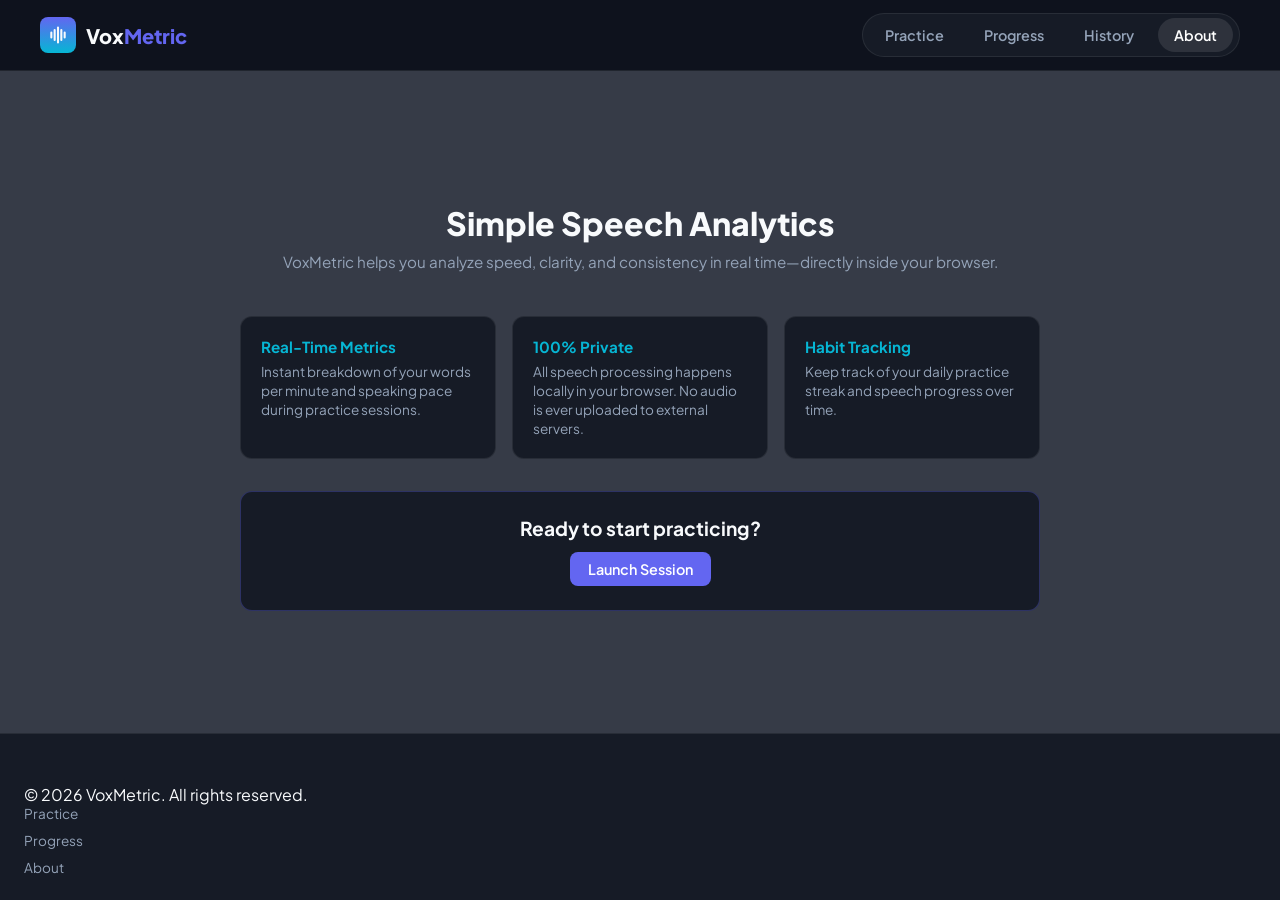
==== about-us.html @ 4eb083df "new file added" ====
<!DOCTYPE html>
<html lang="en">
<head>
  <meta charset="UTF-8">
  <meta name="viewport" content="width=device-width, initial-scale=1.0">
  <title>VoxMetric - About</title>
  <link rel="stylesheet" href="style.css">
  <link href="https://fonts.googleapis.com/css2?family=Plus+Jakarta+Sans:wght@400;500;600;700;800&display=swap" rel="stylesheet">
</head>
<body>

  <header class="header">
    <div class="header-container">
        
      <a href="#" class="logo">
        <div class="logo-icon">
          <svg viewBox="0 0 24 24"><!--used this code from the website to make the app logo-->
            <path d="M12 3v18M8 6v12M4 9v6M16 6v12M20 9v6" stroke="currentColor" stroke-width="2.5" stroke-linecap="round"/>
          </svg>
        </div>
        <span class="logo-text">Vox<span>Metric</span></span>
      </a>
      
      <nav class="nav">
        <a href="index.html" class="nav-link">Practice</a>
        <a href="progress.html" class="nav-link">Progress</a>
        <a href="history.html" class="nav-link">History</a>
        <a href="about.html" class="nav-link active">About</a>
      </nav>
    </div>
  </header>

  <main class="about-wrapper">

     <section class="intro">
       <h1>Simple Speech Analytics</h1>
      <p>VoxMetric helps you analyze speed, clarity, and consistency in real time—directly inside your browser.</p>
    </section>

    <section class="features">
       <article>
        
        <h3>Real-Time Metrics</h3>
        <p>Instant breakdown of your words per minute and speaking pace during practice sessions.</p>
      </article>

    <article>
            <h3>100% Private</h3>
            <p>All speech processing happens locally in your browser. No audio is ever uploaded to external servers.</p>
       </article>

      <article>
            <h3>Habit Tracking</h3>
            <p>Keep track of your daily practice streak and speech progress over time.</p>
    </article>
    </section>

    <section class="start-practice">
       <h2>Ready to start practicing?</h2>
    <a href="index.html" class="btn">Launch Session</a>
    </section>

  </main>

  <footer class="footer">
    <div class="footer-container">
      <p>&copy; 2026 VoxMetric. All rights reserved.</p>
      <div class="footer-links">
        <a href="index.html">Practice</a>
        <a href="progress.html">Progress</a>
        <a href="about.html">About</a>
      </div>
    </div>
  </footer>

</body>
</html>
---- style.css ----
* {
  margin: 0;
  padding: 0;
  box-sizing: border-box;
}

body {
  font-family: 'Plus Jakarta Sans', sans-serif;
  background-color: #363b47;
  color: #f8fafc;
  min-height: 100vh;
  display: flex;
  flex-direction: column;
  justify-content: space-between;
}

a {
  text-decoration: none;
  color: inherit;
  transition: color 0.2s ease;
}

/*  header*/
.header {
  position: sticky;
  
  top: 0;
  background-color: rgba(11, 15, 25, 0.9);
  backdrop-filter: blur(10px);
  border-bottom: 1px solid rgba(255, 255, 255, 0.08);
  padding: 0 24px;
}

.header-container {
  max-width: 1200px;
  height: 70px;
  margin: 0 auto;
  display: flex;
  align-items: center;
  justify-content: space-between;
}

/* logo */
.logo {
  display: flex;
  align-items: center;
  gap: 10px;
  font-size: 1.25rem;
  font-weight: 800;
}

.logo-icon {
  width: 36px;
  height: 36px;
  background: linear-gradient( #6366f1, #06b6d4);
  border-radius: 8px;
  display: flex;
  align-items: center;
  justify-content: center;
}

.logo-icon svg {
  width: 20px;
  height: 20px;
  fill: #ffffff;
}

.logo-text span {
  color: #6366f1;
}

/* nav */
.nav {
  display: flex;
  gap: 8px;
  background-color: #161b26;
  padding: 4px 6px;
  border-radius: 30px;
  border: 1px solid rgba(255, 255, 255, 0.08);
}

.nav-link {
  padding: 8px 16px;
  font-size: 0.9rem;
  font-weight: 600;
  color: #94a3b8;
  border-radius: 20px;
}

.nav-link:hover {
  color: #ffffff;
}

.nav-link.active {
  background-color: rgba(255, 255, 255, 0.1);
  color: #ffffff;
}

/* header button */
.prim-btn {
  display: flex;
  align-items: center;
  gap: 8px;
  background: linear-gradient(135deg, #6366f1, #4f46e5);
  color: #ffffff;
  border: none;
  font-family: inherit;
  font-size: 0.9rem;
  font-weight: 700;
  padding: 10px 20px;
  border-radius: 25px;
  cursor: pointer;
  box-shadow: 0 4px 12px rgba(99, 102, 241, 0.4);
  transition: transform 0.2s ease;
}

.prim-btn:hover {
  transform: translateY(-2px);
}

.pulse-dot {
  width: 8px;
  height: 8px;
  background-color: #10b981;
  border-radius: 50%;
  box-shadow: 0 0 8px #10b981;
}

/* main content */
.main-content {
  flex: 1;
  display: flex;
  flex-direction: column;
  align-items: center;
  justify-content: center;
  padding: 60px 20px;
  text-align: center;
}

.main-content h1 {
  font-size: 2.5rem;
  margin-bottom: 10px;
}

.main-content p {
  color: #94a3b8;
}

/*  FOOTER STYLES*/
.footer {
  background-color: #161b26;
  border-top: 1px solid rgba(255, 255, 255, 0.08);
  padding: 50px 24px 24px;
}


.footer-grid {
  display: grid;
  grid-template-columns: 2fr 1fr 1fr 1fr;
  gap: 30px;
  margin-bottom: 40px;
}



.footer-links {
  display: flex;
  flex-direction: column;
  gap: 10px;
}

.footer-links h3 {
  font-size: 0.9rem;
  color: #f8fafc;
  margin-bottom: 5px;
}

.footer-links a {
  color: #94a3b8;
  font-size: 0.85rem;
}

.footer-links a:hover {
  color: #ffffff;
}

.footer-bottom {
  padding-top: 20px;
  border-top: 1px solid rgba(255, 255, 255, 0.08);
  display: flex;
  justify-content: space-between;
  align-items: center;
  font-size: 0.85rem;
  color: #94a3b8;
}

/* float animation*/

.particles-container {
  position: fixed;
  top: 0;
  left: 0;
  width: 100%;
  height: 100%;
  pointer-events: none; 
  z-index: 0;
}

.particle {
  position: absolute;
  border-radius: 50%;
  opacity: 0.6;
  animation: floatUp 8s infinite linear;
}

/* each particle*/
.p1 {
  width: 6px;
  height: 6px;
  background-color: #06b6d4;
  box-shadow: 0 0 12px #06b6d4;
  left: 15%;
  animation-duration: 7s;
}

.p2 {
  width: 8px;
  height: 8px;
  background-color: #6366f1;
  box-shadow: 0 0 16px #6366f1;
  left: 40%;
  animation-duration: 10s;
  animation-delay: 2s;
}

.p3 {
  width: 5px;
  height: 5px;
  background-color: #10b981;
  box-shadow: 0 0 10px #10b981;
  left: 70%;
  animation-duration: 6s;
  animation-delay: 1s;
}

.p4 {
  width: 7px;
  height: 7px;
  background-color: #06b6d4;
  box-shadow: 0 0 14px #06b6d4;
  left: 88%;
  animation-duration: 9s;
  animation-delay: 3s;
}

/*floating animation */
@keyframes floatUp {
 
 
  0% {
   transform:translateY(100vh);
    opacity: 0;
  }
  20% {
    opacity: 0.7;
  }
  80% {
    opacity: 0.7;
  }
  100% {
    transform: translateY(-10vh) ;
    opacity: 0;
  }
}


/* body */

.practice-container{
  max-width: 800px;
  width: 100%;
  display: flex;
  margin: 0 auto;
  flex-direction: column;
  gap: 20px;
}

/*transcript area */

.transcript-card{
  background-color: #161b26;
  border: 1px solid rgba(255, 255, 255, 0.08);
  border-radius: 16px;
  padding: 20px;
  box-shadow:0 10px 30px rgbsa(0, 0, 0, 0.2);
}

.card-header{
  display: flex;
  justify-content: space-between;
  align-items: center;
  margin-bottom: 12px;
}

.card-title{
  font-size:0.95rem;
  font-weight: 600;
  color:#94a3b8;
  letter-spacing: 0.5px;
}

.badge{
  background: rgba(255, 255, 255, 0.06);
  color: #06aac7;
  padding: 4px 10px;
  border-radius: 12px;
  font-size: 0.8rem;
  font-weight: 600;
}

.transcript-box{
  min-height:140px;
  max-height: 230px;
  overflow-y: auto;
  background-color: rgba(11, 15, 25, 0.8);
  border-radius:11px;
  padding: 16px;
  text-align: left;
  font-size:1rem;
  line-height: 1.5;
  color:#f8fafc;
  border:1px solid rgba(255, 255, 255, 0.05);
}


.placeholder-text {
  color: #64748b;
  font-style: italic;
}

/* recording button nd cntrls*/

.controls-card {
  background-color: #161b26;
  border: 1px solid rgba(255, 255, 255, 0.08);
  border-radius: 16px;
  padding: 24px;
  display: flex;
  flex-direction: column;
  align-items: center;
  gap: 16px;
}

.status-bar {
  display: flex;
  align-items: center;
  justify-content: space-between;
  width: 100%;
}

.status-badge {
  display: flex;
  align-items: center;
  gap: 8px;
  padding:6px 14px;
  border-radius:20px;
  font-size: 0.85rem;
  font-weight: 600;
  background-color: rgba(255, 255, 255, 0.05);
}

.status-dot {
  width: 8px;
  height: 8px;
  border-radius: 50%;
  background-color: #94a3b8;
}

.status-badge.recording .status-dot { 
  background-color: #ef4444; 
  box-shadow: 0 0 10px #ef4444;
  animation: pulse 1.5s infinite;
}

.timer {
  
  font-size: 1.1rem;
  font-weight: 700;
  color: #06b6d4;
}

.mic-wrap {
  margin: 6px 0;
}

.mic-btn {
  width: 76px;
  height: 76px;
  border-radius: 50%;
  border: none;
  background: linear-gradient(130deg, #6366f1, #06b6d4);
  color: #ffffff;
  cursor: pointer;
  display: flex;
  align-items: center;
  justify-content: center;
  box-shadow: 0 0 20px rgba(99, 102, 241, 0.4);
  transition: all 0.3s ease;
}

.mic-btn:hover {
  transform: scale(1.05);
  box-shadow: 0 0 30px rgba(6, 182, 212, 0.6);
}

.mic-btn.recording {
  background: linear-gradient(135deg, #ef4444, #dc2626);
  box-shadow: 0 0 30px rgba(239, 68, 68, 0.7);
  animation: micPulse 1.5s infinite alternate;
}

.mic-icon {
  width: 32px;
  height: 32px;
}

.action-wrap {
  display: flex;
  justify-content: center;
}

.test-speech-btn {
  display: flex;
  align-items: center;
  gap: 10px;
  background: linear-gradient(135deg, #0fb57d, #059669);
  color: #ffffff;
  border: none;
  padding: 14px 32px;
  border-radius: 30px;
  font-size: 1rem;
  font-weight: 700;
  cursor: pointer;
  box-shadow: 0 4px 15px rgba(16, 185, 129, 0.3);
  transition: all 0.2s ease;
}

.test-speech-btn:disabled {
  background: #1e293b;
  color: #64748b;
  cursor: not-allowed;
  box-shadow: none;
}

test-speech-btn:not(:disabled):hover {
  transform: translateY(-2px);
  box-shadow: 0 6px 20px rgba(16, 185, 129, 0.5);
}

.btn-arrow {
  width: 18px;
  height: 18px;
}


@keyframes micPulse {
  0% { transform: scale(1); }
  100% { transform: scale(1.08); }
}

@keyframes pulse {
  0% { opacity: 1; }
  50% { opacity: 0.3; }
  100% { opacity: 1; }
}

/* progress file style*/

.progress-container {
  max-width: 900px;
  width: 100%;
  margin: 0 auto;
  display: flex;
  flex-direction: column;
  gap: 20px;
  text-align: left;
}

.page-header {
  margin-bottom: 4px;
}

.page-title {
  font-size: 1.8rem;
  font-weight: 800;
  color: #f8fafc;
}

.page-subtitle {
  color: #94a3b8;
  font-size: 0.9rem;
  margin-top: 4px;
}

.streak-hero-card {
  background: linear-gradient(135deg, #131927 0%, rgba(135, 109, 63, 0.08) 100%);
  border: 1px solid rgba(245, 158, 11, 0.25);
  border-radius: 16px;
  padding: 24px;
  display: flex;
  justify-content: space-between;
  align-items: center;
  gap: 20px;
  box-shadow: 0 4px 20px rgba(0, 0, 0, 0.2);
}


.flame-badge {
  font-size: 2.2rem;
  background-color: rgba(245, 158, 11, 0.15);
  width: 60px;
  height: 60px;
  display: flex;
  align-items: center;
  justify-content: center;
  border-radius: 14px;
  border: 1px solid rgba(245, 158, 11, 0.3);
}

.streak-count {
  font-size: 2.2rem;
  font-weight: 800;
  color: #ffffff;
  line-height: 1;
}

.streak-unit {
  font-size: 1.1rem;
  color: #f59e0b;
  font-weight: 700;
}

.streak-desc {
  color: #94a3b8;
  font-size: 0.85rem;
  margin-top: 6px;
}

.streak-right-stats {
  display: flex;
  align-items: center;
  gap: 20px;
  background-color: rgba(0, 0, 0, 0.2);
  padding: 12px 20px;
  border-radius: 12px;
  border: 1px solid rgba(255, 255, 255, 0.05);
}

.mini-stat {
  display: flex;
  flex-direction: column;
}

.stat-label {
  font-size: 0.75rem;
  color: #64748b;
  font-weight: 600;
}

.stat-num {
  font-size: 1.1rem;
  font-weight: 700;
  color: #f8fafc;
  margin-top: 2px;
}

.stat-divider {
  width: 1px;
  height: 28px;
  background-color: rgba(255, 255, 255, 0.1);
}


.content-card {
  background-color: #161b26;
  border: 1px solid rgba(255, 255, 255, 0.08);
  border-radius: 16px;
  padding: 20px 24px;
}

.card-title-row {
  display: flex;
  justify-content: space-between;
  align-items: center;
  margin-bottom: 16px;
}

.card-heading {
  font-size: 1.1rem;
  font-weight: 700;
  color: #f8fafc;
}


.week-days-row {
  display: grid;
  grid-template-columns: repeat(4, 1fr);
  gap: 10px;
}

.day-box {
  background-color: rgba(255, 255, 255, 0.03);
  border: 1px solid rgba(255, 255, 255, 0.06);
  border-radius: 10px;
  padding: 12px 6px;
  display: flex;
  flex-direction: column;
  align-items: center;
  gap: 6px;
}

.day-label {
  font-size: 0.8rem;
  color: #64748b;
  font-weight: 600;
}

.day-icon {
  font-size: 0.9rem;
  color: #64748b;
  font-weight: 700;
}

.day-box.active {
  background-color: rgba(16, 185, 129, 0.1);
  border-color: rgba(16, 185, 129, 0.25);
}

.day-chip.active .day-label,
.day-chip.active .day-icon {
  color: #10b981;
}

.day-chip.active.today {
  border-color: #10b981;
  box-shadow: 0 0 10px rgba(16, 185, 129, 0.25);
}


.analytics-grid {
  display: grid;
  grid-template-rows: repeat(3, 1fr);
  gap: 16px;
}

.report-card {
  background-color: #161b26;
  border: 1px solid rgba(255, 255, 255, 0.08);
  border-radius: 16px;
  padding: 18px;
  display: flex;
  flex-direction: column;
  
}

.report-header {
  display: flex;
  justify-content: space-between;
  align-items: center;
}

.report-title {
  font-size: 0.85rem;
  font-weight: 600;
  color: #94a3b8;
}

.report-icon {
  font-size: 1.1rem;
}

.report-value {
  font-size: 1.8rem;
  font-weight: 800;
  color: #ffffff;
}

.report-value .unit {
  font-size: 0.9rem;
  color: #64748b;
  font-weight: 600;
}


.report-note {
  font-size: 0.75rem;
  color: #64748b;
}

/*about us page*/

.about-wrapper {
  max-width: 800px;
  width: 100%;
  margin: 0 auto;
  display: flex;
  flex-direction: column;
  gap: 32px;
}

.intro {
  text-align: center;
  padding: 10px 0;
}

.intro h1 {
  font-size: 2rem;
  font-weight: 800;
  color: #f8fafc;
}

.intro p {
  color: #94a3b8;
  font-size: 0.95rem;
  margin-top: 8px;
  line-height: 1.5;
}

.features {
  display: grid;
  grid-template-columns: repeat(3, 1fr);
  gap: 16px;
}

.features article {
  background: #161b26;
  border: 1px solid rgba(255, 255, 255, 0.08);
  border-radius: 12px;
  padding: 20px;
}

.features h3 {
  font-size: 0.95rem;
  font-weight: 700;
  color: #06b6d4;
  margin-bottom: 6px;
}

.features p {
  font-size: 0.85rem;
  color: #94a3b8;
  line-height: 1.4;
}

.start-practice {
  background: #161b26;
  border: 1px solid rgba(99, 102, 241, 0.3);
  border-radius: 12px;
  padding: 24px;
  text-align: center;
}

.start-practice h2 {
  font-size: 1.2rem;
  font-weight: 700;
  color: #f8fafc;
  margin-bottom: 12px;
}

.btn {
  display: inline-block;
  background: #6366f1;
  color: #ffffff;
  font-size: 0.90rem;
  font-weight: 600;
  padding: 8px 18px;
  border-radius: 8px;
  text-decoration: none;
  transition: background 0.15s ease;
}

.btn:hover {
  background: #4f46e5;
}

@media (max-width: 640px) {
  .features {
    grid-template-columns: 1fr;
  }
}



@media (max-width: 768px) {
  .streak-hero-card {
    flex-direction: column;
  }
}


@media (max-width: 768px) {
  .footer-grid {
    grid-template-columns: 1fr;
  }
  
  .nav {
    display: none;
  }
}
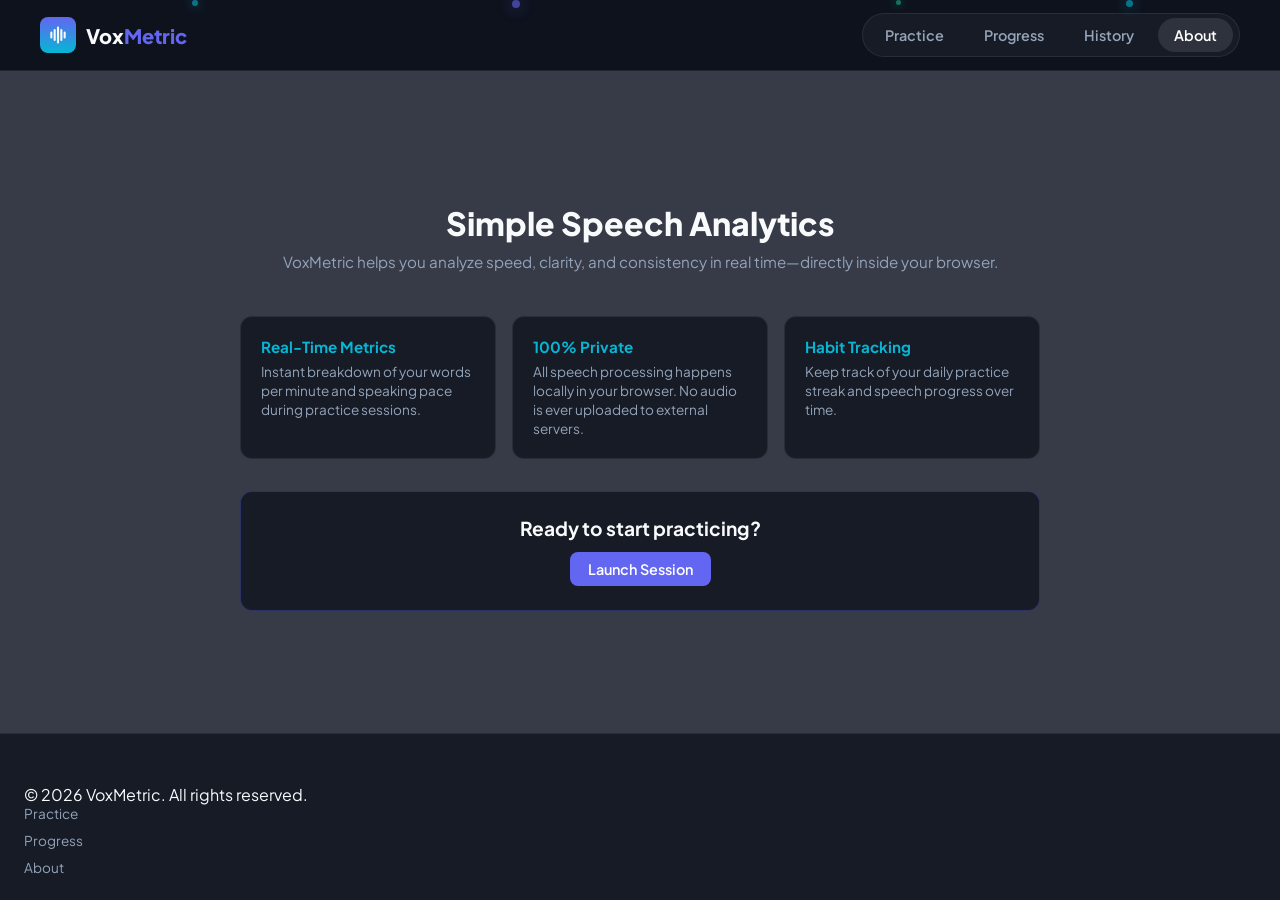
==== commit f6cf6a60: "particles added" ====
--- a/about-us.html
+++ b/about-us.html
@@ -62,6 +62,14 @@
 
   </main>
 
+  <!-- Background Particles Container -->
+<div class="particles-container">
+  <div class="particle p1"></div>
+  <div class="particle p2"></div>
+  <div class="particle p3"></div>
+  <div class="particle p4"></div>
+</div>
+
   <footer class="footer">
     <div class="footer-container">
       <p>&copy; 2026 VoxMetric. All rights reserved.</p>
--- a/style.css
+++ b/style.css
@@ -794,11 +794,371 @@
 
 
 
+/* message page */
+
+.modal-toggle {
+  display: none;
+}
+
+/* Base modal overlay */
+.overlay {
+  position: fixed;
+  top: 0;
+  left: 0;
+  width: 100vw;
+  height: 100vh;
+  background: rgba(11, 15, 25, 0.35);
+  backdrop-filter: blur(28px);
+  -webkit-backdrop-filter: blur(28px);
+  display: flex;
+  align-items: center;
+  z-index: 1000;
+  justify-content: center;
+  opacity: 1;
+  visibility: visible;
+  transition: opacity 0.3s ease, visibility 0.3s ease;
+}
+
+
+.modal-toggle:checked ~ .overlay {
+  opacity: 0;
+  visibility: hidden;
+  pointer-events: none;
+}
+
+/* glass cardd  */
+.disclaimer-card {
+  background: rgba(255, 255, 255, 0.07);
+  border: 1px solid rgba(255, 255, 255, 0.22);
+  border-radius: 24px;
+  padding: 36px 32px;
+  max-width: 440px;
+  width: 85%;
+  box-shadow: 
+    0 30px 60px rgba(0, 0, 0, 0.25),
+    inset 0 1px 1px rgba(255, 255, 255, 0.35);
+  display: flex;
+  flex-direction: column;
+  gap: 16px;
+}
+
+.card-top {
+  display: flex;
+  justify-content: space-between;
+  align-items: center;
+}
+
+.tag {
+  font-size: 0.72rem;
+  font-weight: 700;
+  letter-spacing: 1px;
+  text-transform: uppercase;
+  color: #06b6d4;
+  background: rgba(6, 182, 212, 0.15);
+  border: 1px solid rgba(6, 182, 212, 0.35);
+  padding: 4px 12px;
+  border-radius: 20px;
+}
+
+.close-x {
+  color: #94a3b8;
+  font-size: 1.4rem;
+  line-height: 1;
+  cursor: pointer;
+  user-select: none;
+  transition: color 0.2s ease;
+}
+
+.close-x:hover {
+  color: #ffffff;
+}
+
+.disclaimer-title {
+  font-size: 1.55rem;
+  font-weight: 800;
+  color: #ffffff;
+  line-height: 1.2;
+}
+
+.disclaimer-title span {
+  color: #06b6d4;
+  text-shadow: 0 0 18px rgba(6, 182, 212, 0.6);
+}
+
+.disclaimer-text {
+  font-size: 0.92rem;
+  color: #cbd5e1;
+  line-height: 1.5;
+  margin-bottom: 4px;
+}
+
+
+.close-btn {
+  width: 100%;
+  text-align: center;
+
+  background: rgba(99, 102, 241, 0.85);
+  color: #ffffff;
+  border: 1px solid rgba(255, 255, 255, 0.25);
+  border-radius: 30px;
+  padding: 12px 24px;
+  font-size: 0.9rem;
+  font-weight: 700;
+  cursor: pointer;
+  user-select: none;
+  box-shadow: 0 8px 20px rgba(99, 102, 241, 0.35);
+  backdrop-filter: blur(8px);
+  transition: background 0.2s ease, transform 0.15s ease;
+}
+
+.close-btn:hover {
+  background: #6366f1;
+  transform: translateY(-1px);
+}
+
+
+/* auth page styles */
+.auth-page {
+  min-height: 100vh;
+  display: flex;
+  align-items: center;
+  justify-content: center;
+  padding: 20px;
+  box-sizing: border-box;
+}
+
+.auth-card {
+  width: 100%;
+  max-width: 380px;
+  background: rgba(255, 255, 255, 0.03);
+  border: 1px solid rgba(255, 255, 255, 0.08);
+  backdrop-filter: blur(16px);
+  -webkit-backdrop-filter: blur(16px);
+  border-radius: 16px;
+  padding: 32px 24px;
+}
+
+.auth-header {
+  text-align: center;
+  margin-bottom: 24px;
+}
+
+.auth-header .logo {
+  justify-content: center;
+  margin-bottom: 8px;
+}
+
+.auth-header p {
+  color: #94a3b8;
+  font-size: 0.85rem;
+  margin: 0;
+}
+
+/* tabs */
+.auth-tabs {
+  display: flex;
+  border-bottom: 1px solid rgba(255, 255, 255, 0.08);
+  margin-bottom: 24px;
+}
+
+.tab-link {
+  flex: 1;
+  background: transparent;
+  border: none;
+  border-bottom: 2px solid transparent;
+  color: #64748b;
+  padding: 10px;
+  font-family: inherit;
+  font-size: 0.9rem;
+  font-weight: 600;
+  cursor: pointer;
+  transition: all 0.2s ease;
+}
+
+.tab-link.active {
+  color: #ffffff;
+  border-bottom-color: #6366f1;
+}
+
+/* forms */
+.auth-form {
+  display: flex;
+  flex-direction: column;
+  gap: 16px;
+}
+
+.auth-form.hidden {
+  display: none !important;
+}
+
+.form-group {
+  display: flex;
+  flex-direction: column;
+  gap: 6px;
+}
+
+.form-group label {
+  color: #cbd5e1;
+  font-size: 0.8rem;
+  font-weight: 600;
+}
+
+.form-group input {
+  background: rgba(0, 0, 0, 0.2);
+  border: 1px solid rgba(255, 255, 255, 0.1);
+  border-radius: 8px;
+  padding: 10px 12px;
+  color: #ffffff;
+  font-family: inherit;
+  font-size: 0.88rem;
+  outline: none;
+  transition: border-color 0.2s ease;
+}
+
+.form-group input:focus {
+  border-color: #6366f1;
+}
+
+.auth-card .primary-btn {
+  width: 100%;
+  margin-top: 8px;
+  padding: 12px;
+  font-size: 0.9rem;
+}
+
+/* notice banner */
+.auth-notice {
+  padding: 10px 12px;
+  border-radius: 8px;
+  font-size: 0.82rem;
+  margin-bottom: 16px;
+}
+
+.auth-notice.hidden {
+  display: none !important;
+}
+
+.auth-notice.error {
+  background: rgba(239, 68, 68, 0.1);
+  border: 1px solid rgba(239, 68, 68, 0.2);
+  color: #f87171;
+}
+
+.auth-notice.success {
+  background: rgba(16, 185, 129, 0.1);
+  border: 1px solid rgba(16, 185, 129, 0.2);
+  color: #34d399;
+}
+
+/* sign out button */
+
+
+.signout-btn {
+  background-color: #4a6ebc;
+  color: #ffffff;
+  font-family: inherit;
+  font-size: 0.9rem;
+  font-weight: 600;
+  padding: 8px 18px;
+  border: none;
+  border-radius: 8px;
+  cursor: pointer;
+  transition: all 0.2s ease-in-out;
+  box-shadow: 0 2px 4px rgba(239, 68, 68, 0.2);
+}
+
+
+.signout-btn:hover {
+  background-color: #dc2626;
+  transform: translateY(-1px);
+  box-shadow: 0 4px 8px rgba(239, 68, 68, 0.3);
+}
+
+
+.signout-btn:active {
+  transform: translateY(0);
+  box-shadow: none;
+}
+
+
 @media (max-width: 768px) {
   .streak-hero-card {
     flex-direction: column;
   }
 }
+
+/* history */
+/* Layout & Container */
+.history-container {
+  max-width: 800px;
+  margin: 0 auto;
+}
+
+.history-list {
+  display: flex;
+  flex-direction: column;
+  gap: 14px;
+}
+
+/* Individual h card */
+.history-item {
+  background: rgba(255, 255, 255, 0.03);
+  border: 1px solid rgba(255, 255, 255, 0.06);
+  border-radius: 10px;
+  padding: 16px;
+}
+
+.item-header {
+  display: flex;
+  justify-content: space-between;
+  align-items: center;
+  margin-bottom: 8px;
+  font-size: 0.85rem;
+  color: #94a3b8;
+}
+
+.item-timestamp {
+  font-weight: 600;
+  color: #818cf8;
+}
+
+.item-fillers strong {
+  color: #fff;
+}
+
+.item-transcript {
+  font-size: 0.9rem;
+  color: #e2e8f0;
+  line-height: 1.5;
+  margin-bottom: 10px;
+  background: rgba(0, 0, 0, 0.25);
+  padding: 10px 12px;
+  border-radius: 6px;
+  border: 1px solid rgba(255, 255, 255, 0.03);
+}
+
+.item-metrics {
+  display: flex;
+  gap: 16px;
+  font-size: 0.85rem;
+  color: #cbd5e1;
+}
+
+.metric-pill strong {
+  color: #fff;
+}
+
+/* it is empty */
+.empty-state {
+  text-align: center;
+  padding: 24px 10px;
+}
+
+.empty-text {
+  margin-bottom: 14px;
+  color: #94a3b8;
+}
+
 
 
 @media (max-width: 768px) {
@@ -809,4 +1169,17 @@
   .nav {
     display: none;
   }
+}
+
+
+/* Display utility helper */
+.hidden {
+  display: none !important;
+}
+
+/* Responsive grid tweak for mobile screens */
+@media (max-width: 640px) {
+  #resultsCard .analytics-grid {
+    grid-template-columns: repeat(2, 1fr) !important;
+  }
 }
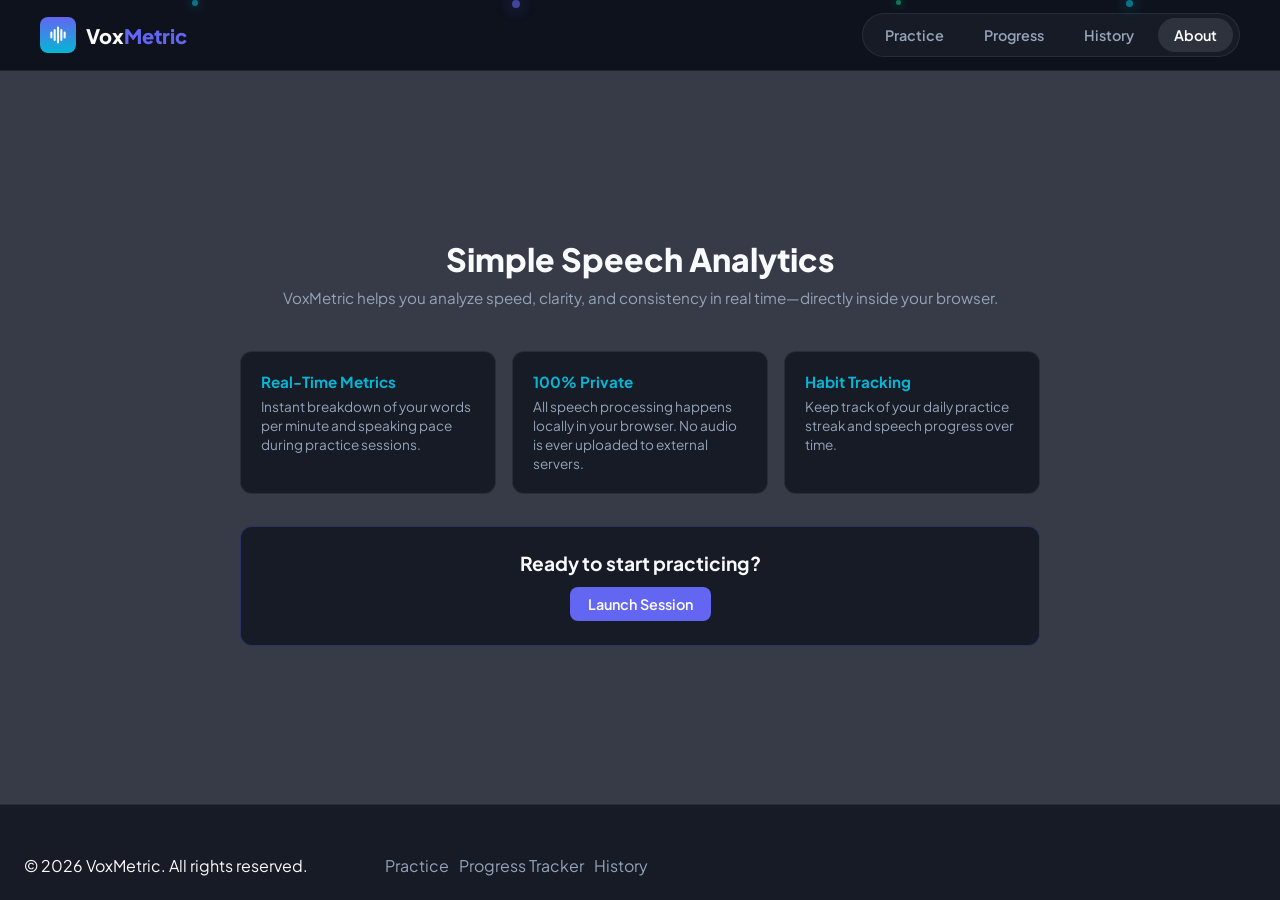
==== commit cb9470b8: "changed footer styling" ====
--- a/about-us.html
+++ b/about-us.html
@@ -14,7 +14,7 @@
         
       <a href="#" class="logo">
         <div class="logo-icon">
-          <svg viewBox="0 0 24 24"><!--used this code from the website to make the app logo-->
+          <svg viewBox="0 0 24 24"><!--used this code from the website to make the app logoo-->
             <path d="M12 3v18M8 6v12M4 9v6M16 6v12M20 9v6" stroke="currentColor" stroke-width="2.5" stroke-linecap="round"/>
           </svg>
         </div>
@@ -70,16 +70,17 @@
   <div class="particle p4"></div>
 </div>
 
+
   <footer class="footer">
     <div class="footer-container">
       <p>&copy; 2026 VoxMetric. All rights reserved.</p>
       <div class="footer-links">
         <a href="index.html">Practice</a>
-        <a href="progress.html">Progress</a>
-        <a href="about.html">About</a>
+        <a href="progress.html">Progress Tracker</a>
+        <a href="history.html">History</a>
       </div>
     </div>
   </footer>
 
 </body>
-</html>+</html>
--- a/style.css
+++ b/style.css
@@ -1159,6 +1159,30 @@
   color: #94a3b8;
 }
 
+.footer-container {
+  display: flex;
+  align-items: center;
+  justify-content: space-between;
+
+}
+
+.footer-links {
+  display: flex;
+  flex-direction: row;
+
+  align-items: center;
+  padding-right: 38rem;
+}
+
+.footer-links a {
+  font-size: 1rem;
+
+  text-decoration: none;
+  white-space: nowrap;
+}
+
+
+
 
 
 @media (max-width: 768px) {
